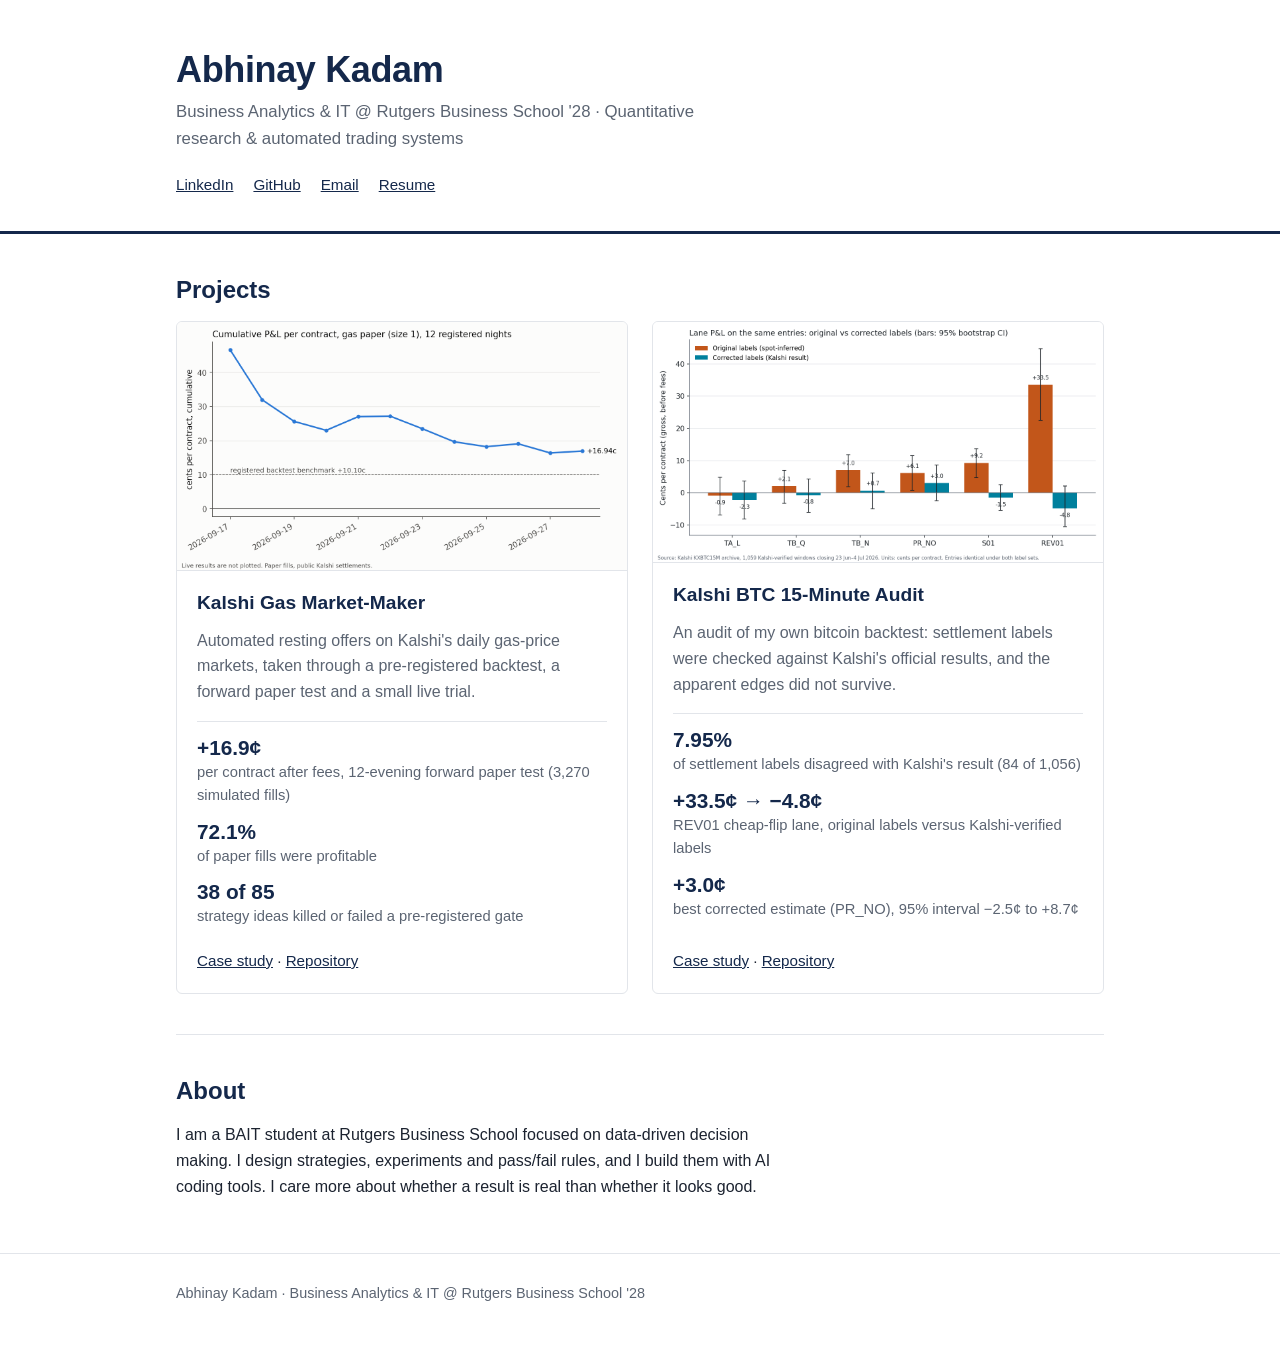
==== index.html @ 36a4cc54 "Build portfolio site: home page and two case studies Plain HTML and CSS, no framework and no build s" ====
<!doctype html>
<html lang="en">
<head>
  <meta charset="utf-8">
  <meta name="viewport" content="width=device-width, initial-scale=1">
  <title>Abhinay Kadam | Quantitative Research and Trading Systems</title>
  <meta name="description" content="Abhinay Kadam, Business Analytics and IT student at Rutgers Business School. Quantitative research and automated trading systems, with case studies on Kalshi gas and bitcoin markets.">
  <link rel="icon" href="data:image/svg+xml,%3Csvg xmlns='http://www.w3.org/2000/svg' viewBox='0 0 16 16'%3E%3Crect width='16' height='16' fill='%2314284b'/%3E%3C/svg%3E">
  <link rel="stylesheet" href="assets/style.css">
</head>
<body>

  <header class="site-header">
    <div class="wrap">
      <h1>Abhinay Kadam</h1>
      <p class="subtitle">Business Analytics &amp; IT @ Rutgers Business School '28 · Quantitative research &amp; automated trading systems</p>
      <ul class="links">
        <li><a href="https://www.linkedin.com/in/abhinay-kadam-8b660b32a">LinkedIn</a></li>
        <li><a href="https://github.com/Prydae">GitHub</a></li>
        <li><a href="mailto:kadamabhinay5@gmail.com">Email</a></li>
        <li><a href="resume.pdf">Resume</a></li>
      </ul>
    </div>
  </header>

  <main class="wrap">

    <section id="projects" aria-labelledby="projects-heading">
      <h2 id="projects-heading">Projects</h2>
      <div class="cards">

        <article class="card">
          <img src="assets/img/gas-pnl-cumulative.png" alt="Line chart of cumulative paper profit per contract over 12 evenings, falling from about 47 cents after the first night to a final +16.94 cents, above the +10.10 cent backtest benchmark.">
          <div class="card-body">
            <h3><a href="projects/gas.html">Kalshi Gas Market-Maker</a></h3>
            <p class="summary">Automated resting offers on Kalshi's daily gas-price markets, taken through a pre-registered backtest, a forward paper test and a small live trial.</p>
            <dl class="stats">
              <div>
                <dt>+16.9¢</dt>
                <dd>per contract after fees, 12-evening forward paper test (3,270 simulated fills)</dd>
              </div>
              <div>
                <dt>72.1%</dt>
                <dd>of paper fills were profitable</dd>
              </div>
              <div>
                <dt>38 of 85</dt>
                <dd>strategy ideas killed or failed a pre-registered gate</dd>
              </div>
            </dl>
            <p class="card-links"><a href="projects/gas.html">Case study</a> · <a href="https://github.com/Prydae/kalshi-gas-maker">Repository</a></p>
          </div>
        </article>

        <article class="card">
          <img src="assets/img/btc-lane-pnl.png" alt="Bar chart comparing per-lane profit under original and corrected settlement labels. The REV01 lane falls from +33.5 cents to -4.8 cents; every corrected lane's interval includes zero.">
          <div class="card-body">
            <h3><a href="projects/btc.html">Kalshi BTC 15-Minute Audit</a></h3>
            <p class="summary">An audit of my own bitcoin backtest: settlement labels were checked against Kalshi's official results, and the apparent edges did not survive.</p>
            <dl class="stats">
              <div>
                <dt>7.95%</dt>
                <dd>of settlement labels disagreed with Kalshi's result (84 of 1,056)</dd>
              </div>
              <div>
                <dt>+33.5¢ → −4.8¢</dt>
                <dd>REV01 cheap-flip lane, original labels versus Kalshi-verified labels</dd>
              </div>
              <div>
                <dt>+3.0¢</dt>
                <dd>best corrected estimate (PR_NO), 95% interval −2.5¢ to +8.7¢</dd>
              </div>
            </dl>
            <p class="card-links"><a href="projects/btc.html">Case study</a> · <a href="https://github.com/Prydae/kalshi-btc-audit">Repository</a></p>
          </div>
        </article>

      </div>
    </section>

    <section id="about" aria-labelledby="about-heading">
      <h2 id="about-heading">About</h2>
      <p>I am a BAIT student at Rutgers Business School focused on data-driven decision making. I design strategies, experiments and pass/fail rules, and I build them with AI coding tools. I care more about whether a result is real than whether it looks good.</p>
    </section>

  </main>

  <footer class="site-footer">
    <div class="wrap">
      <p>Abhinay Kadam · Business Analytics &amp; IT @ Rutgers Business School '28</p>
    </div>
  </footer>

</body>
</html>
---- assets/style.css ----
/* Abhinay Kadam portfolio. Plain CSS, system fonts, no animation. */

:root {
  --accent: #14284b;
  --text: #1c2330;
  --muted: #5b6472;
  --border: #e2e5ea;
  --soft: #f6f7f9;
  --bg: #ffffff;
}

* { box-sizing: border-box; }

html { -webkit-text-size-adjust: 100%; }

body {
  margin: 0;
  background: var(--bg);
  color: var(--text);
  font-family: -apple-system, BlinkMacSystemFont, "Segoe UI", Roboto, "Helvetica Neue", Arial, sans-serif;
  font-size: 16px;
  line-height: 1.6;
}

a { color: var(--accent); }
a:hover { text-decoration-thickness: 2px; }

img { max-width: 100%; height: auto; }

.wrap {
  max-width: 960px;
  margin: 0 auto;
  padding: 0 16px;
}

/* Header */
.site-header {
  border-bottom: 3px solid var(--accent);
  padding: 48px 0 28px;
}

.site-header h1 {
  margin: 0 0 8px;
  color: var(--accent);
  font-size: clamp(1.8rem, 5vw, 2.25rem);
  font-weight: 700;
  letter-spacing: -0.01em;
  line-height: 1.2;
}

.subtitle {
  margin: 0 0 20px;
  color: var(--muted);
  font-size: 1.05rem;
  max-width: 62ch;
}

.links {
  display: flex;
  flex-wrap: wrap;
  gap: 8px 20px;
  margin: 0;
  padding: 0;
  list-style: none;
  font-size: 0.95rem;
}

/* Sections */
main section {
  padding: 40px 0;
  border-bottom: 1px solid var(--border);
}

main section:last-of-type { border-bottom: none; }

h2 {
  margin: 0 0 16px;
  color: var(--accent);
  font-size: 1.5rem;
  font-weight: 700;
  line-height: 1.3;
}

h3 {
  margin: 0 0 8px;
  color: var(--accent);
  font-size: 1.2rem;
  font-weight: 700;
  line-height: 1.3;
}

h4 {
  margin: 24px 0 8px;
  color: var(--accent);
  font-size: 1rem;
  font-weight: 700;
}

p, li { max-width: 70ch; }
p { margin: 0 0 14px; }
ul, ol { padding-left: 22px; margin: 0 0 14px; }
li { margin-bottom: 6px; }

.lead {
  font-size: 1.1rem;
  color: var(--text);
  max-width: 70ch;
}

.muted { color: var(--muted); }

/* Project cards */
.cards {
  display: grid;
  grid-template-columns: 1fr;
  gap: 24px;
}

@media (min-width: 760px) {
  .cards { grid-template-columns: 1fr 1fr; }
}

.card {
  display: flex;
  flex-direction: column;
  border: 1px solid var(--border);
  border-radius: 6px;
  overflow: hidden;
  background: var(--bg);
}

.card img {
  display: block;
  width: 100%;
  border-bottom: 1px solid var(--border);
  background: var(--soft);
}

.card-body {
  display: flex;
  flex-direction: column;
  flex: 1;
  gap: 12px;
  padding: 20px;
}

.card-body h3 { margin: 0; }
.card-body h3 a { text-decoration: none; }
.card-body h3 a:hover { text-decoration: underline; }

.card-body .summary { margin: 0; color: var(--muted); }

.stats {
  display: grid;
  gap: 10px;
  margin: 4px 0 0;
  padding: 12px 0 0;
  border-top: 1px solid var(--border);
}

.stats div { display: grid; grid-template-columns: 1fr; gap: 0; }

.stats dt {
  color: var(--accent);
  font-size: 1.3rem;
  font-weight: 700;
  line-height: 1.3;
  font-variant-numeric: tabular-nums;
}

.stats dd {
  margin: 0;
  color: var(--muted);
  font-size: 0.92rem;
}

.card-links {
  margin: auto 0 0;
  padding-top: 8px;
  font-size: 0.95rem;
}

/* Tables */
.table-wrap {
  overflow-x: auto;
  margin: 16px 0 20px;
  -webkit-overflow-scrolling: touch;
}

table.data {
  width: 100%;
  border-collapse: collapse;
  font-size: 0.93rem;
}

table.data th,
table.data td {
  padding: 8px 10px;
  text-align: left;
  vertical-align: top;
  border-bottom: 1px solid var(--border);
}

table.data th {
  background: var(--soft);
  color: var(--accent);
  font-weight: 600;
}

table.data .num {
  text-align: right;
  white-space: nowrap;
  font-variant-numeric: tabular-nums;
}

/* Figures and notes */
figure {
  margin: 24px 0;
}

figure img {
  display: block;
  width: 100%;
  border: 1px solid var(--border);
}

figcaption {
  margin-top: 8px;
  color: var(--muted);
  font-size: 0.9rem;
  max-width: 70ch;
}

.note {
  margin: 16px 0;
  padding: 12px 16px;
  border-left: 3px solid var(--accent);
  background: var(--soft);
  max-width: 70ch;
}

.note p:last-child { margin-bottom: 0; }

/* Timeline */
.timeline {
  list-style: none;
  margin: 0;
  padding: 0 0 0 24px;
  border-left: 2px solid var(--border);
  margin-left: 4px;
}

.timeline li {
  position: relative;
  margin: 0 0 18px;
}

.timeline li::before {
  content: "";
  position: absolute;
  left: -30px;
  top: 6px;
  width: 10px;
  height: 10px;
  border-radius: 50%;
  background: var(--accent);
}

.timeline .date {
  display: block;
  color: var(--accent);
  font-weight: 600;
  font-size: 0.9rem;
}

.tag {
  display: inline-block;
  margin-left: 8px;
  padding: 0 6px;
  border: 1px solid var(--accent);
  border-radius: 3px;
  color: var(--accent);
  font-size: 0.72rem;
  letter-spacing: 0.06em;
  text-transform: uppercase;
  vertical-align: 1px;
}

/* Page furniture */
.back {
  display: inline-block;
  margin: 24px 0 0;
  font-size: 0.95rem;
}

.page-head {
  padding: 40px 0 28px;
  border-bottom: 3px solid var(--accent);
}

.page-head h1 {
  margin: 0 0 12px;
  color: var(--accent);
  font-size: clamp(1.7rem, 4.5vw, 2.1rem);
  font-weight: 700;
  line-height: 1.2;
}

.page-head .lead { margin: 0 0 16px; color: var(--muted); }

.site-footer {
  padding: 28px 0 40px;
  border-top: 1px solid var(--border);
  color: var(--muted);
  font-size: 0.9rem;
}

.site-footer p { margin: 0 0 6px; }
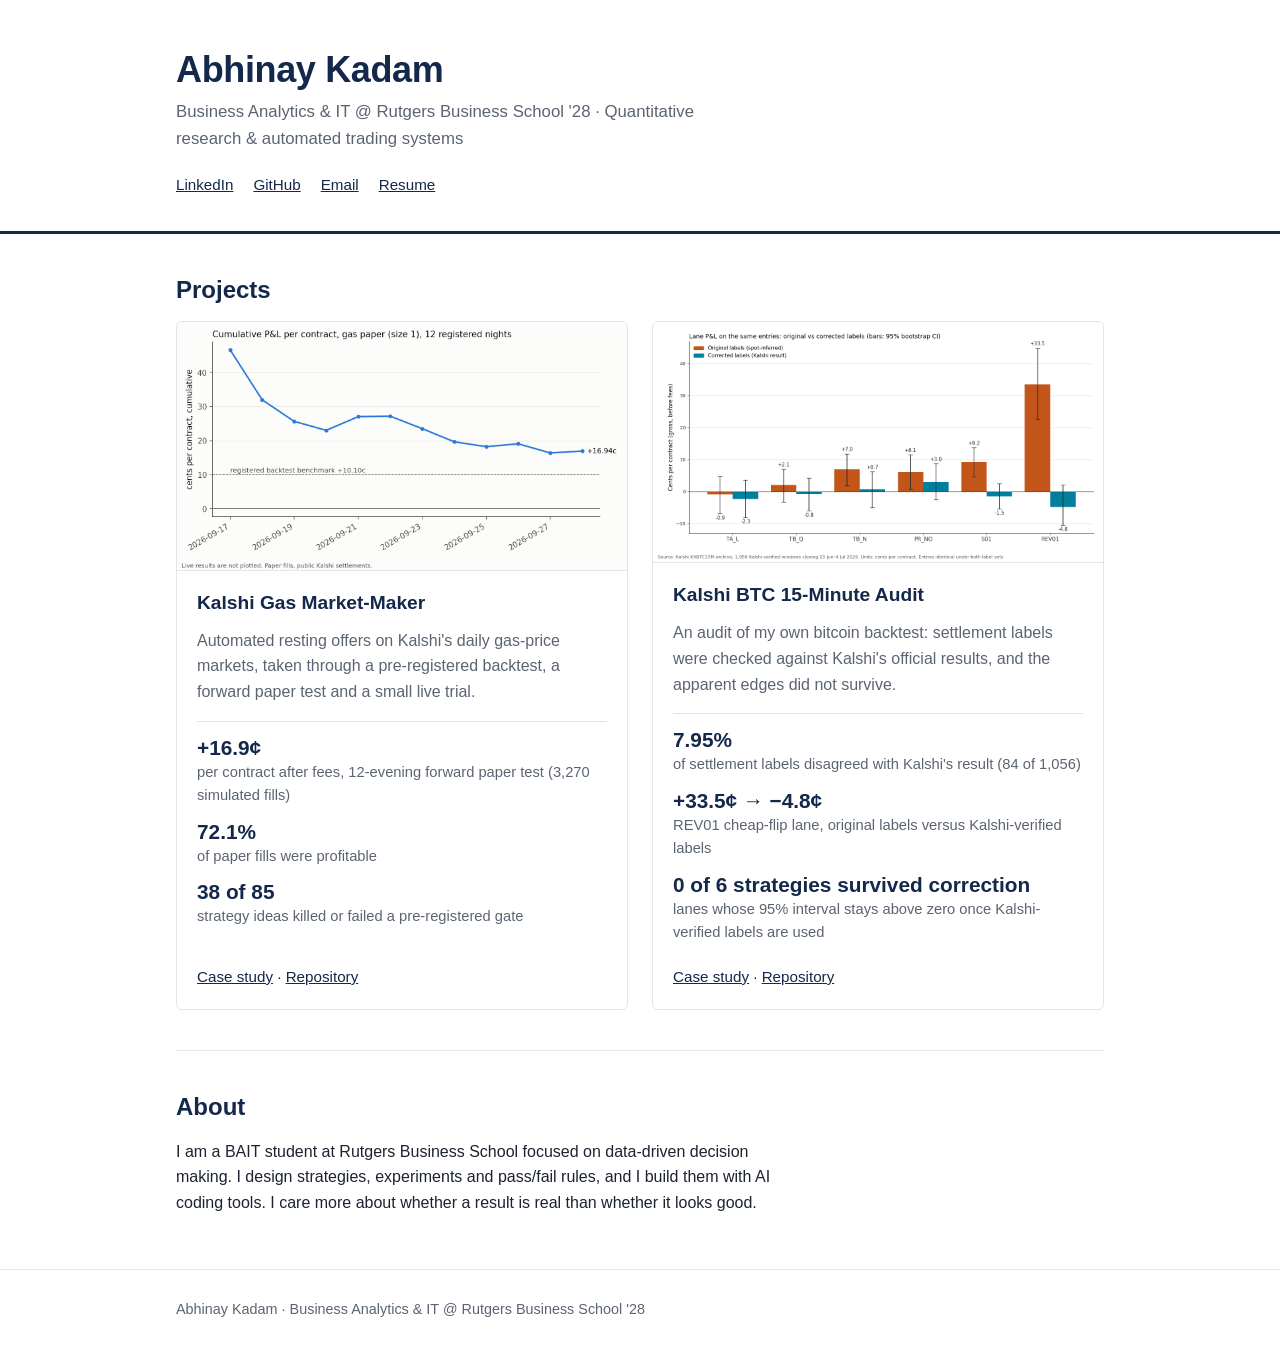
==== commit 0b0bae99: "Card stat + chart fixes Replace the BTC card's third stat with the count of strategy lanes that surv" ====
--- a/index.html
+++ b/index.html
@@ -67,8 +67,8 @@
                 <dd>REV01 cheap-flip lane, original labels versus Kalshi-verified labels</dd>
               </div>
               <div>
-                <dt>+3.0¢</dt>
-                <dd>best corrected estimate (PR_NO), 95% interval −2.5¢ to +8.7¢</dd>
+                <dt>0 of 6 strategies survived correction</dt>
+                <dd>lanes whose 95% interval stays above zero once Kalshi-verified labels are used</dd>
               </div>
             </dl>
             <p class="card-links"><a href="projects/btc.html">Case study</a> · <a href="https://github.com/Prydae/kalshi-btc-audit">Repository</a></p>
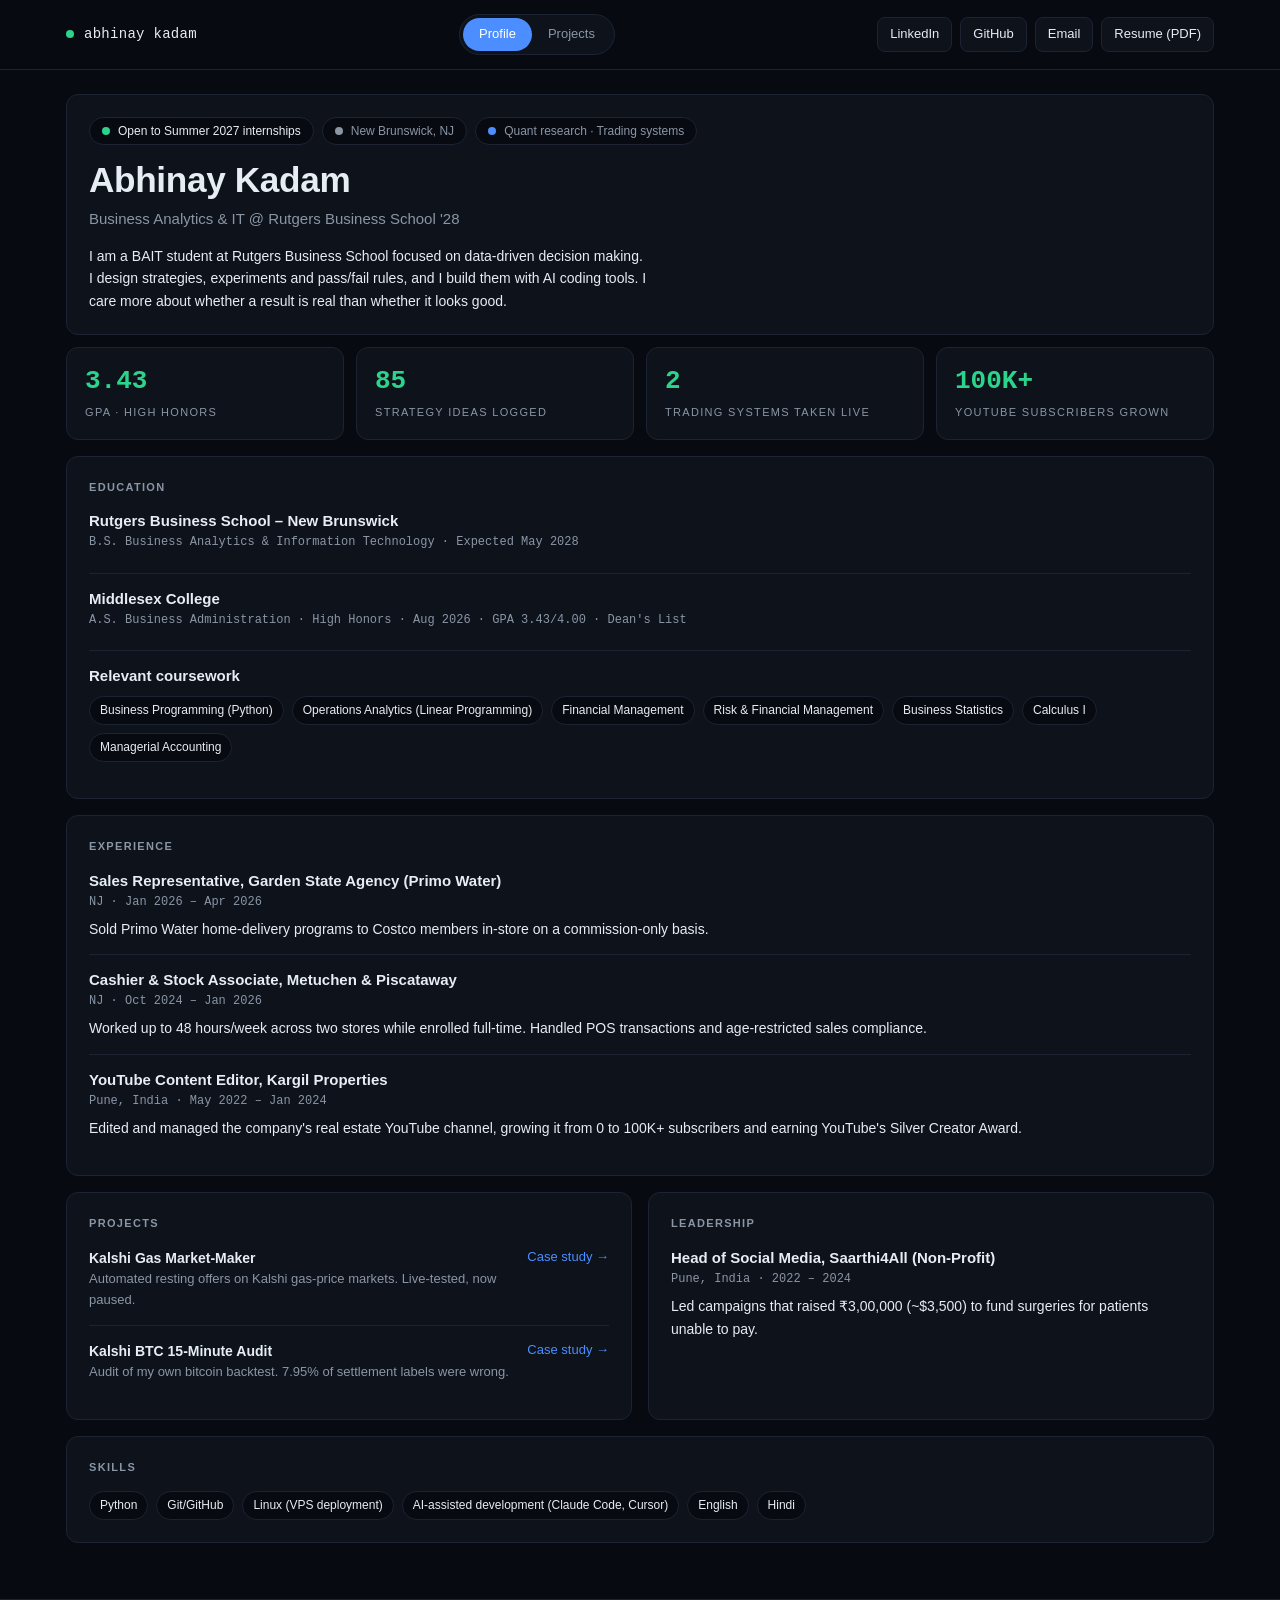
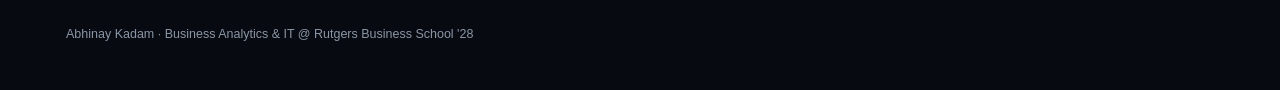
==== commit 380959f8: "Redesign: trading-terminal theme and tabbed single page Dark panel layout matching the trading dashb" ====
--- a/index.html
+++ b/index.html
@@ -5,82 +5,141 @@
   <meta name="viewport" content="width=device-width, initial-scale=1">
   <title>Abhinay Kadam | Quantitative Research and Trading Systems</title>
   <meta name="description" content="Abhinay Kadam, Business Analytics and IT student at Rutgers Business School. Quantitative research and automated trading systems, with case studies on Kalshi gas and bitcoin markets.">
-  <link rel="icon" href="data:image/svg+xml,%3Csvg xmlns='http://www.w3.org/2000/svg' viewBox='0 0 16 16'%3E%3Crect width='16' height='16' fill='%2314284b'/%3E%3C/svg%3E">
+  <link rel="icon" href="data:image/svg+xml,%3Csvg xmlns='http://www.w3.org/2000/svg' viewBox='0 0 16 16'%3E%3Crect width='16' height='16' rx='3' fill='%234c8dff'/%3E%3C/svg%3E">
   <link rel="stylesheet" href="assets/style.css">
+  <script>document.documentElement.classList.add("js");</script>
 </head>
 <body>
 
-  <header class="site-header">
-    <div class="wrap">
-      <h1>Abhinay Kadam</h1>
-      <p class="subtitle">Business Analytics &amp; IT @ Rutgers Business School '28 · Quantitative research &amp; automated trading systems</p>
-      <ul class="links">
-        <li><a href="https://www.linkedin.com/in/abhinay-kadam-8b660b32a">LinkedIn</a></li>
-        <li><a href="https://github.com/Prydae">GitHub</a></li>
-        <li><a href="mailto:kadamabhinay5@gmail.com">Email</a></li>
-        <li><a href="resume.pdf">Resume</a></li>
-      </ul>
+  <header class="topbar">
+    <div class="wrap topbar-inner">
+      <a class="brand" href="#profile"><span class="dot pos" aria-hidden="true"></span>abhinay kadam</a>
+
+      <nav class="seg" aria-label="Sections">
+        <a href="#profile" data-tab-link="profile" aria-current="page">Profile</a>
+        <a href="#projects" data-tab-link="projects">Projects</a>
+      </nav>
+
+      <div class="topbar-links">
+        <a class="btn" href="https://www.linkedin.com/in/abhinay-kadam-8b660b32a">LinkedIn</a>
+        <a class="btn" href="https://github.com/Prydae">GitHub</a>
+        <a class="btn" href="mailto:kadamabhinay5@gmail.com">Email</a>
+        <a class="btn" href="resume.pdf">Resume (PDF)</a>
+      </div>
     </div>
   </header>
 
   <main class="wrap">
 
-    <section id="projects" aria-labelledby="projects-heading">
-      <h2 id="projects-heading">Projects</h2>
-      <div class="cards">
+    <!-- TAB 1: PROFILE -->
+    <section id="profile" class="tab is-active" data-tab="profile" aria-label="Profile">
 
-        <article class="card">
-          <img src="assets/img/gas-pnl-cumulative.png" alt="Line chart of cumulative paper profit per contract over 12 evenings, falling from about 47 cents after the first night to a final +16.94 cents, above the +10.10 cent backtest benchmark.">
-          <div class="card-body">
-            <h3><a href="projects/gas.html">Kalshi Gas Market-Maker</a></h3>
-            <p class="summary">Automated resting offers on Kalshi's daily gas-price markets, taken through a pre-registered backtest, a forward paper test and a small live trial.</p>
-            <dl class="stats">
-              <div>
-                <dt>+16.9¢</dt>
-                <dd>per contract after fees, 12-evening forward paper test (3,270 simulated fills)</dd>
-              </div>
-              <div>
-                <dt>72.1%</dt>
-                <dd>of paper fills were profitable</dd>
-              </div>
-              <div>
-                <dt>38 of 85</dt>
-                <dd>strategy ideas killed or failed a pre-registered gate</dd>
-              </div>
-            </dl>
-            <p class="card-links"><a href="projects/gas.html">Case study</a> · <a href="https://github.com/Prydae/kalshi-gas-maker">Repository</a></p>
+      <div class="panel hero">
+        <div class="pills">
+          <span class="pill"><span class="dot pos" aria-hidden="true"></span><span class="pill-text">Open to Summer 2027 internships</span></span>
+          <span class="pill"><span class="dot muted" aria-hidden="true"></span>New Brunswick, NJ</span>
+          <span class="pill"><span class="dot accent" aria-hidden="true"></span>Quant research · Trading systems</span>
+        </div>
+        <h1>Abhinay Kadam</h1>
+        <p class="sub">Business Analytics &amp; IT @ Rutgers Business School '28</p>
+        <p class="about">I am a BAIT student at Rutgers Business School focused on data-driven decision making. I design strategies, experiments and pass/fail rules, and I build them with AI coding tools. I care more about whether a result is real than whether it looks good.</p>
+      </div>
+
+      <div class="stats">
+        <div class="tile"><span class="big">3.43</span><span class="cap">GPA · High Honors</span></div>
+        <div class="tile"><span class="big">85</span><span class="cap">strategy ideas logged</span></div>
+        <div class="tile"><span class="big">2</span><span class="cap">trading systems taken live</span></div>
+        <div class="tile"><span class="big">100K+</span><span class="cap">YouTube subscribers grown</span></div>
+      </div>
+
+      <div class="cols">
+
+        <div class="panel span-2">
+          <p class="label">Education</p>
+
+          <div class="entry">
+            <h3>Rutgers Business School – New Brunswick</h3>
+            <p class="meta">B.S. Business Analytics &amp; Information Technology · Expected May 2028</p>
           </div>
-        </article>
 
-        <article class="card">
-          <img src="assets/img/btc-lane-pnl.png" alt="Bar chart comparing per-lane profit under original and corrected settlement labels. The REV01 lane falls from +33.5 cents to -4.8 cents; every corrected lane's interval includes zero.">
-          <div class="card-body">
-            <h3><a href="projects/btc.html">Kalshi BTC 15-Minute Audit</a></h3>
-            <p class="summary">An audit of my own bitcoin backtest: settlement labels were checked against Kalshi's official results, and the apparent edges did not survive.</p>
-            <dl class="stats">
-              <div>
-                <dt>7.95%</dt>
-                <dd>of settlement labels disagreed with Kalshi's result (84 of 1,056)</dd>
-              </div>
-              <div>
-                <dt>+33.5¢ → −4.8¢</dt>
-                <dd>REV01 cheap-flip lane, original labels versus Kalshi-verified labels</dd>
-              </div>
-              <div>
-                <dt>0 of 6 strategies survived correction</dt>
-                <dd>lanes whose 95% interval stays above zero once Kalshi-verified labels are used</dd>
-              </div>
-            </dl>
-            <p class="card-links"><a href="projects/btc.html">Case study</a> · <a href="https://github.com/Prydae/kalshi-btc-audit">Repository</a></p>
+          <div class="entry">
+            <h3>Middlesex College</h3>
+            <p class="meta">A.S. Business Administration · High Honors · Aug 2026 · GPA 3.43/4.00 · Dean's List</p>
           </div>
-        </article>
+
+          <div class="entry">
+            <h3>Relevant coursework</h3>
+            <ul class="chips">
+              <li>Business Programming (Python)</li>
+              <li>Operations Analytics (Linear Programming)</li>
+              <li>Financial Management</li>
+              <li>Risk &amp; Financial Management</li>
+              <li>Business Statistics</li>
+              <li>Calculus I</li>
+              <li>Managerial Accounting</li>
+            </ul>
+          </div>
+        </div>
+
+        <div class="panel span-2">
+          <p class="label">Experience</p>
+
+          <div class="entry">
+            <h3>Sales Representative, Garden State Agency (Primo Water)</h3>
+            <p class="meta">NJ · Jan 2026 – Apr 2026</p>
+            <p>Sold Primo Water home-delivery programs to Costco members in-store on a commission-only basis.</p>
+          </div>
+
+          <div class="entry">
+            <h3>Cashier &amp; Stock Associate, Metuchen &amp; Piscataway</h3>
+            <p class="meta">NJ · Oct 2024 – Jan 2026</p>
+            <p>Worked up to 48 hours/week across two stores while enrolled full-time. Handled POS transactions and age-restricted sales compliance.</p>
+          </div>
+
+          <div class="entry">
+            <h3>YouTube Content Editor, Kargil Properties</h3>
+            <p class="meta">Pune, India · May 2022 – Jan 2024</p>
+            <p>Edited and managed the company's real estate YouTube channel, growing it from 0 to 100K+ subscribers and earning YouTube's Silver Creator Award.</p>
+          </div>
+        </div>
+
+        <div class="panel">
+          <p class="label">Projects</p>
+          <div id="profile-projects">
+            <noscript><p class="fallback"><a href="projects/gas.html">Kalshi Gas Market-Maker: case study</a><br><a href="projects/btc.html">Kalshi BTC 15-Minute Audit: case study</a></p></noscript>
+          </div>
+        </div>
+
+        <div class="panel">
+          <p class="label">Leadership</p>
+          <div class="entry">
+            <h3>Head of Social Media, Saarthi4All (Non-Profit)</h3>
+            <p class="meta">Pune, India · 2022 – 2024</p>
+            <p>Led campaigns that raised ₹3,00,000 (~$3,500) to fund surgeries for patients unable to pay.</p>
+          </div>
+        </div>
+
+        <div class="panel span-2">
+          <p class="label">Skills</p>
+          <ul class="chips">
+            <li>Python</li>
+            <li>Git/GitHub</li>
+            <li>Linux (VPS deployment)</li>
+            <li>AI-assisted development (Claude Code, Cursor)</li>
+            <li>English</li>
+            <li>Hindi</li>
+          </ul>
+        </div>
 
       </div>
     </section>
 
-    <section id="about" aria-labelledby="about-heading">
-      <h2 id="about-heading">About</h2>
-      <p>I am a BAIT student at Rutgers Business School focused on data-driven decision making. I design strategies, experiments and pass/fail rules, and I build them with AI coding tools. I care more about whether a result is real than whether it looks good.</p>
+    <!-- TAB 2: PROJECTS -->
+    <section id="projects" class="tab" data-tab="projects" aria-label="Projects">
+      <p class="label" style="margin-top:8px">Projects</p>
+      <div id="project-grid" class="proj-grid">
+        <noscript><p class="fallback">Project cards load with JavaScript. Open the case studies directly: <a href="projects/gas.html">Kalshi Gas Market-Maker</a> · <a href="projects/btc.html">Kalshi BTC 15-Minute Audit</a>.</p></noscript>
+      </div>
     </section>
 
   </main>
@@ -91,5 +150,6 @@
     </div>
   </footer>
 
+  <script src="assets/projects.js"></script>
 </body>
 </html>
--- a/assets/style.css
+++ b/assets/style.css
@@ -1,318 +1,482 @@
-/* Abhinay Kadam portfolio. Plain CSS, system fonts, no animation. */
+/* Trading-terminal theme. Plain CSS, no framework, no animation beyond hover colour. */
 
 :root {
-  --accent: #14284b;
-  --text: #1c2330;
-  --muted: #5b6472;
-  --border: #e2e5ea;
-  --soft: #f6f7f9;
-  --bg: #ffffff;
+  --bg: #070a10;
+  --panel: #0d121b;
+  --border: #1c2433;
+  --border-hover: #2b3649;
+  --text: #e6edf3;
+  --muted: #8b96a5;
+  --pos: #2bd48a;
+  --neg: #f2545b;
+  --accent: #4c8dff;
+  --amber: #f5b041;
+  --radius: 12px;
+  --sans: Inter, -apple-system, BlinkMacSystemFont, "Segoe UI", Roboto, "Helvetica Neue", Arial, sans-serif;
+  --mono: "JetBrains Mono", ui-monospace, SFMono-Regular, Consolas, "Liberation Mono", monospace;
 }
 
 * { box-sizing: border-box; }
 
-html { -webkit-text-size-adjust: 100%; }
+html { background: var(--bg); -webkit-text-size-adjust: 100%; }
 
 body {
   margin: 0;
   background: var(--bg);
   color: var(--text);
-  font-family: -apple-system, BlinkMacSystemFont, "Segoe UI", Roboto, "Helvetica Neue", Arial, sans-serif;
-  font-size: 16px;
+  font-family: var(--sans);
+  font-size: 14px;
   line-height: 1.6;
 }
 
-a { color: var(--accent); }
-a:hover { text-decoration-thickness: 2px; }
+a { color: var(--accent); text-decoration: none; }
+a:hover { text-decoration: underline; text-underline-offset: 3px; }
+
+:focus-visible {
+  outline: 2px solid var(--accent);
+  outline-offset: 2px;
+  border-radius: 6px;
+}
 
 img { max-width: 100%; height: auto; }
 
-.wrap {
-  max-width: 960px;
-  margin: 0 auto;
-  padding: 0 16px;
-}
-
-/* Header */
-.site-header {
-  border-bottom: 3px solid var(--accent);
-  padding: 48px 0 28px;
-}
-
-.site-header h1 {
-  margin: 0 0 8px;
-  color: var(--accent);
-  font-size: clamp(1.8rem, 5vw, 2.25rem);
-  font-weight: 700;
+.wrap { max-width: 1180px; margin: 0 auto; padding: 0 16px; }
+
+/* Top bar */
+.topbar { border-bottom: 1px solid var(--border); background: var(--bg); }
+
+.topbar-inner {
+  display: flex;
+  flex-wrap: wrap;
+  align-items: center;
+  justify-content: space-between;
+  gap: 12px 16px;
+  padding-top: 14px;
+  padding-bottom: 14px;
+}
+
+@media (max-width: 719px) {
+  .topbar-inner { justify-content: flex-start; }
+  .topbar-inner > .seg { order: 2; width: 100%; }
+  .topbar-inner > .topbar-links { order: 3; }
+  .topbar-inner > .brand { order: 1; }
+}
+
+.brand {
+  display: inline-flex;
+  align-items: center;
+  gap: 10px;
+  color: var(--text);
+  font-family: var(--mono);
+  font-size: 14px;
+  letter-spacing: 0.02em;
+}
+.brand:hover { text-decoration: none; }
+
+/* Segmented tab control */
+.seg {
+  display: flex;
+  max-width: 100%;
+  padding: 3px;
+  border: 1px solid var(--border);
+  border-radius: 999px;
+  background: var(--panel);
+  overflow-x: auto;
+  scrollbar-width: none;
+  -webkit-overflow-scrolling: touch;
+}
+.seg::-webkit-scrollbar { display: none; }
+
+.seg a {
+  flex: 0 0 auto;
+  padding: 6px 16px;
+  border-radius: 999px;
+  color: var(--muted);
+  font-size: 13px;
+  font-weight: 500;
+  white-space: nowrap;
+}
+.seg a:hover { color: var(--text); text-decoration: none; }
+.seg a[aria-current="page"] { background: var(--accent); color: #fff; }
+
+.topbar-links { display: flex; flex-wrap: wrap; gap: 8px; }
+
+.btn {
+  display: inline-flex;
+  align-items: center;
+  gap: 6px;
+  padding: 6px 12px;
+  border: 1px solid var(--border);
+  border-radius: 8px;
+  background: var(--panel);
+  color: var(--text);
+  font-size: 13px;
+  white-space: nowrap;
+}
+.btn:hover { border-color: var(--border-hover); text-decoration: none; }
+.btn-primary { background: var(--accent); border-color: var(--accent); color: #fff; }
+.btn-primary:hover { background: #3a7bf0; border-color: #3a7bf0; }
+
+/* Dots and pills */
+.dot {
+  display: inline-block;
+  flex: 0 0 auto;
+  width: 8px;
+  height: 8px;
+  border-radius: 50%;
+  background: var(--muted);
+}
+.dot.pos { background: var(--pos); }
+.dot.neg { background: var(--neg); }
+.dot.amber { background: var(--amber); }
+.dot.accent { background: var(--accent); }
+.dot.muted { background: var(--muted); }
+
+.pill {
+  display: inline-flex;
+  align-items: center;
+  gap: 8px;
+  padding: 4px 12px;
+  border: 1px solid var(--border);
+  border-radius: 999px;
+  background: var(--bg);
+  color: var(--muted);
+  font-size: 12px;
+  line-height: 1.5;
+}
+.pill-text { color: var(--text); }
+
+/* Tabs: with JS on, only the active tab is shown. With JS off, both stack. */
+.tab { padding: 24px 0 56px; }
+html.js .tab:not(.is-active) { display: none; }
+
+/* Panels and labels */
+.panel {
+  background: var(--panel);
+  border: 1px solid var(--border);
+  border-radius: var(--radius);
+  padding: 22px;
+  min-width: 0;
+}
+
+.label {
+  margin: 0 0 14px;
+  color: var(--muted);
+  font-size: 11px;
+  font-weight: 600;
+  letter-spacing: 0.12em;
+  text-transform: uppercase;
+}
+
+.muted { color: var(--muted); }
+
+/* Profile header */
+.hero h1 {
+  margin: 14px 0 6px;
+  font-size: clamp(1.7rem, 4.5vw, 2.2rem);
+  font-weight: 650;
   letter-spacing: -0.01em;
   line-height: 1.2;
 }
-
-.subtitle {
-  margin: 0 0 20px;
-  color: var(--muted);
-  font-size: 1.05rem;
-  max-width: 62ch;
-}
-
-.links {
+.hero .sub { margin: 0 0 14px; color: var(--muted); font-size: 15px; }
+.hero .about { margin: 0; max-width: 72ch; }
+
+.pills { display: flex; flex-wrap: wrap; gap: 8px; margin: 0; }
+
+/* Stat tiles */
+.stats {
+  display: grid;
+  grid-template-columns: repeat(2, minmax(0, 1fr));
+  gap: 12px;
+  margin: 12px 0;
+}
+@media (min-width: 800px) {
+  .stats { grid-template-columns: repeat(4, minmax(0, 1fr)); }
+}
+
+.tile {
+  background: var(--panel);
+  border: 1px solid var(--border);
+  border-radius: var(--radius);
+  padding: 18px;
+  min-width: 0;
+}
+
+.tile .big {
+  display: block;
+  color: var(--pos);
+  font-family: var(--mono);
+  font-size: 26px;
+  font-weight: 600;
+  line-height: 1.2;
+  font-variant-numeric: tabular-nums;
+  overflow-wrap: anywhere;
+}
+.tile .big.neg { color: var(--neg); }
+.tile .big.amber { color: var(--amber); }
+.tile .big.text { color: var(--text); }
+
+.tile .cap {
+  display: block;
+  margin-top: 8px;
+  color: var(--muted);
+  font-size: 11px;
+  letter-spacing: 0.12em;
+  text-transform: uppercase;
+  line-height: 1.4;
+}
+
+/* Resume columns */
+.cols {
+  display: grid;
+  grid-template-columns: minmax(0, 1fr);
+  gap: 16px;
+  margin-top: 16px;
+}
+@media (min-width: 860px) {
+  .cols { grid-template-columns: minmax(0, 1fr) minmax(0, 1fr); }
+  .span-2 { grid-column: 1 / -1; }
+}
+
+.entry {
+  padding: 14px 0;
+  border-top: 1px solid var(--border);
+}
+.entry:first-of-type { border-top: none; padding-top: 0; }
+.entry h3 { margin: 0; font-size: 15px; font-weight: 600; line-height: 1.4; }
+.entry .meta {
+  margin: 2px 0 6px;
+  color: var(--muted);
+  font-family: var(--mono);
+  font-size: 12px;
+}
+.entry p { margin: 0; color: var(--text); }
+.entry ul { margin: 6px 0 0; padding-left: 18px; color: var(--text); }
+.entry li { margin-bottom: 4px; }
+
+.chips,
+.entry ul.chips { display: flex; flex-wrap: wrap; gap: 8px; margin: 0; padding: 0; list-style: none; }
+.entry ul.chips { margin-top: 10px; }
+.chips li {
+  padding: 4px 10px;
+  border: 1px solid var(--border);
+  border-radius: 999px;
+  background: var(--bg);
+  color: var(--text);
+  font-size: 12px;
+  margin: 0;
+}
+
+.row-link {
+  display: flex;
+  align-items: flex-start;
+  justify-content: space-between;
+  gap: 12px;
+  padding: 14px 0;
+  border-top: 1px solid var(--border);
+  color: var(--text);
+}
+.row-link:first-of-type { border-top: none; padding-top: 0; }
+.row-link:hover { text-decoration: none; }
+.row-link:hover .row-title { color: var(--accent); }
+.row-title { display: block; font-weight: 600; }
+.row-desc { display: block; color: var(--muted); font-size: 13px; }
+.row-cta { flex: 0 0 auto; color: var(--accent); font-size: 13px; white-space: nowrap; }
+
+/* Project cards */
+.proj-grid {
+  display: grid;
+  grid-template-columns: minmax(0, 1fr);
+  gap: 16px;
+}
+@media (min-width: 860px) {
+  .proj-grid { grid-template-columns: minmax(0, 1fr) minmax(0, 1fr); }
+}
+
+.proj { display: flex; flex-direction: column; gap: 16px; }
+
+.proj-head {
   display: flex;
   flex-wrap: wrap;
-  gap: 8px 20px;
-  margin: 0;
-  padding: 0;
-  list-style: none;
-  font-size: 0.95rem;
-}
-
-/* Sections */
-main section {
-  padding: 40px 0;
-  border-bottom: 1px solid var(--border);
-}
-
-main section:last-of-type { border-bottom: none; }
-
-h2 {
-  margin: 0 0 16px;
-  color: var(--accent);
-  font-size: 1.5rem;
-  font-weight: 700;
-  line-height: 1.3;
-}
-
-h3 {
-  margin: 0 0 8px;
-  color: var(--accent);
-  font-size: 1.2rem;
-  font-weight: 700;
-  line-height: 1.3;
-}
-
-h4 {
-  margin: 24px 0 8px;
-  color: var(--accent);
-  font-size: 1rem;
-  font-weight: 700;
-}
-
-p, li { max-width: 70ch; }
-p { margin: 0 0 14px; }
-ul, ol { padding-left: 22px; margin: 0 0 14px; }
-li { margin-bottom: 6px; }
-
-.lead {
-  font-size: 1.1rem;
-  color: var(--text);
-  max-width: 70ch;
-}
-
-.muted { color: var(--muted); }
-
-/* Project cards */
-.cards {
+  align-items: flex-start;
+  justify-content: space-between;
+  gap: 10px;
+}
+.proj-head h2 { margin: 0; font-size: 18px; font-weight: 650; line-height: 1.3; }
+
+.proj-metrics {
   display: grid;
   grid-template-columns: 1fr;
-  gap: 24px;
-}
-
-@media (min-width: 760px) {
-  .cards { grid-template-columns: 1fr 1fr; }
-}
-
-.card {
-  display: flex;
-  flex-direction: column;
-  border: 1px solid var(--border);
-  border-radius: 6px;
-  overflow: hidden;
-  background: var(--bg);
-}
-
-.card img {
-  display: block;
-  width: 100%;
-  border-bottom: 1px solid var(--border);
-  background: var(--soft);
-}
-
-.card-body {
-  display: flex;
-  flex-direction: column;
-  flex: 1;
-  gap: 12px;
-  padding: 20px;
-}
-
-.card-body h3 { margin: 0; }
-.card-body h3 a { text-decoration: none; }
-.card-body h3 a:hover { text-decoration: underline; }
-
-.card-body .summary { margin: 0; color: var(--muted); }
-
-.stats {
-  display: grid;
   gap: 10px;
-  margin: 4px 0 0;
-  padding: 12px 0 0;
+  margin: 0;
+}
+@media (min-width: 520px) {
+  .proj-metrics { grid-template-columns: repeat(3, minmax(0, 1fr)); }
+}
+.proj-metrics .tile { padding: 14px; }
+.proj-metrics .tile .big { font-size: 20px; }
+
+.proj p.summary { margin: 0; color: var(--muted); }
+
+.proj-actions { display: flex; flex-wrap: wrap; gap: 8px; margin-top: auto; }
+
+.fallback { color: var(--muted); }
+
+/* Case study pages */
+.page-head { padding: 32px 0 24px; }
+.page-head h1 {
+  margin: 14px 0 10px;
+  font-size: clamp(1.6rem, 4vw, 2rem);
+  font-weight: 650;
+  letter-spacing: -0.01em;
+  line-height: 1.25;
+}
+.lead { margin: 0 0 16px; color: var(--muted); font-size: 15px; max-width: 72ch; }
+
+.case section {
+  padding: 28px 0;
   border-top: 1px solid var(--border);
 }
-
-.stats div { display: grid; grid-template-columns: 1fr; gap: 0; }
-
-.stats dt {
-  color: var(--accent);
-  font-size: 1.3rem;
-  font-weight: 700;
+.case section:first-of-type { border-top: none; }
+.case h2 {
+  margin: 0 0 14px;
+  color: var(--text);
+  font-size: 18px;
+  font-weight: 650;
   line-height: 1.3;
-  font-variant-numeric: tabular-nums;
-}
-
-.stats dd {
-  margin: 0;
-  color: var(--muted);
-  font-size: 0.92rem;
-}
-
-.card-links {
-  margin: auto 0 0;
-  padding-top: 8px;
-  font-size: 0.95rem;
-}
-
-/* Tables */
+}
+.case h3 {
+  margin: 22px 0 8px;
+  color: var(--text);
+  font-size: 14px;
+  font-weight: 600;
+}
+.case p, .case li { max-width: 74ch; }
+.case p { margin: 0 0 12px; }
+.case ul, .case ol { margin: 0 0 12px; padding-left: 20px; }
+.case li { margin-bottom: 6px; }
+.case code {
+  font-family: var(--mono);
+  font-size: 12.5px;
+  background: var(--bg);
+  border: 1px solid var(--border);
+  border-radius: 4px;
+  padding: 1px 5px;
+}
+
 .table-wrap {
   overflow-x: auto;
-  margin: 16px 0 20px;
+  margin: 12px 0 16px;
+  border: 1px solid var(--border);
+  border-radius: var(--radius);
   -webkit-overflow-scrolling: touch;
 }
 
 table.data {
   width: 100%;
   border-collapse: collapse;
-  font-size: 0.93rem;
-}
-
+  font-size: 13px;
+}
 table.data th,
 table.data td {
-  padding: 8px 10px;
+  padding: 10px 12px;
   text-align: left;
   vertical-align: top;
   border-bottom: 1px solid var(--border);
 }
-
+table.data tr:last-child td { border-bottom: none; }
 table.data th {
-  background: var(--soft);
-  color: var(--accent);
+  background: var(--bg);
+  color: var(--muted);
+  font-size: 11px;
   font-weight: 600;
-}
-
+  letter-spacing: 0.12em;
+  text-transform: uppercase;
+  white-space: nowrap;
+}
 table.data .num {
   text-align: right;
   white-space: nowrap;
+  font-family: var(--mono);
   font-variant-numeric: tabular-nums;
 }
 
-/* Figures and notes */
-figure {
-  margin: 24px 0;
-}
-
+figure { margin: 20px 0; }
 figure img {
   display: block;
   width: 100%;
   border: 1px solid var(--border);
-}
-
+  border-radius: var(--radius);
+}
 figcaption {
   margin-top: 8px;
   color: var(--muted);
-  font-size: 0.9rem;
-  max-width: 70ch;
+  font-size: 12.5px;
+  max-width: 74ch;
 }
 
 .note {
   margin: 16px 0;
-  padding: 12px 16px;
-  border-left: 3px solid var(--accent);
-  background: var(--soft);
-  max-width: 70ch;
-}
-
-.note p:last-child { margin-bottom: 0; }
+  padding: 14px 18px;
+  background: var(--bg);
+  border: 1px solid var(--border);
+  border-left: 3px solid var(--amber);
+  border-radius: 8px;
+  max-width: 74ch;
+}
+.note p:last-child, .note ul:last-child { margin-bottom: 0; }
 
 /* Timeline */
 .timeline {
   list-style: none;
   margin: 0;
-  padding: 0 0 0 24px;
-  border-left: 2px solid var(--border);
+  padding: 0 0 0 22px;
+  border-left: 1px solid var(--border);
   margin-left: 4px;
 }
-
 .timeline li {
   position: relative;
   margin: 0 0 18px;
-}
-
+  max-width: 74ch;
+}
 .timeline li::before {
   content: "";
   position: absolute;
-  left: -30px;
+  left: -27px;
   top: 6px;
-  width: 10px;
-  height: 10px;
+  width: 9px;
+  height: 9px;
   border-radius: 50%;
   background: var(--accent);
-}
-
+  box-shadow: 0 0 0 3px var(--bg);
+}
 .timeline .date {
   display: block;
-  color: var(--accent);
-  font-weight: 600;
-  font-size: 0.9rem;
+  color: var(--muted);
+  font-family: var(--mono);
+  font-size: 12px;
 }
 
 .tag {
   display: inline-block;
   margin-left: 8px;
-  padding: 0 6px;
-  border: 1px solid var(--accent);
-  border-radius: 3px;
-  color: var(--accent);
-  font-size: 0.72rem;
-  letter-spacing: 0.06em;
+  padding: 0 7px;
+  border: 1px solid var(--border);
+  border-radius: 999px;
+  color: var(--muted);
+  font-size: 10.5px;
+  letter-spacing: 0.1em;
   text-transform: uppercase;
   vertical-align: 1px;
 }
 
-/* Page furniture */
-.back {
-  display: inline-block;
-  margin: 24px 0 0;
-  font-size: 0.95rem;
-}
-
-.page-head {
-  padding: 40px 0 28px;
-  border-bottom: 3px solid var(--accent);
-}
-
-.page-head h1 {
-  margin: 0 0 12px;
-  color: var(--accent);
-  font-size: clamp(1.7rem, 4.5vw, 2.1rem);
-  font-weight: 700;
-  line-height: 1.2;
-}
-
-.page-head .lead { margin: 0 0 16px; color: var(--muted); }
+.case .links { display: flex; flex-wrap: wrap; gap: 8px; margin: 0; padding: 0; list-style: none; }
+.case .links li { margin: 0; max-width: none; }
 
 .site-footer {
-  padding: 28px 0 40px;
   border-top: 1px solid var(--border);
-  color: var(--muted);
-  font-size: 0.9rem;
-}
-
+  padding: 24px 0 40px;
+  color: var(--muted);
+  font-size: 12.5px;
+}
 .site-footer p { margin: 0 0 6px; }
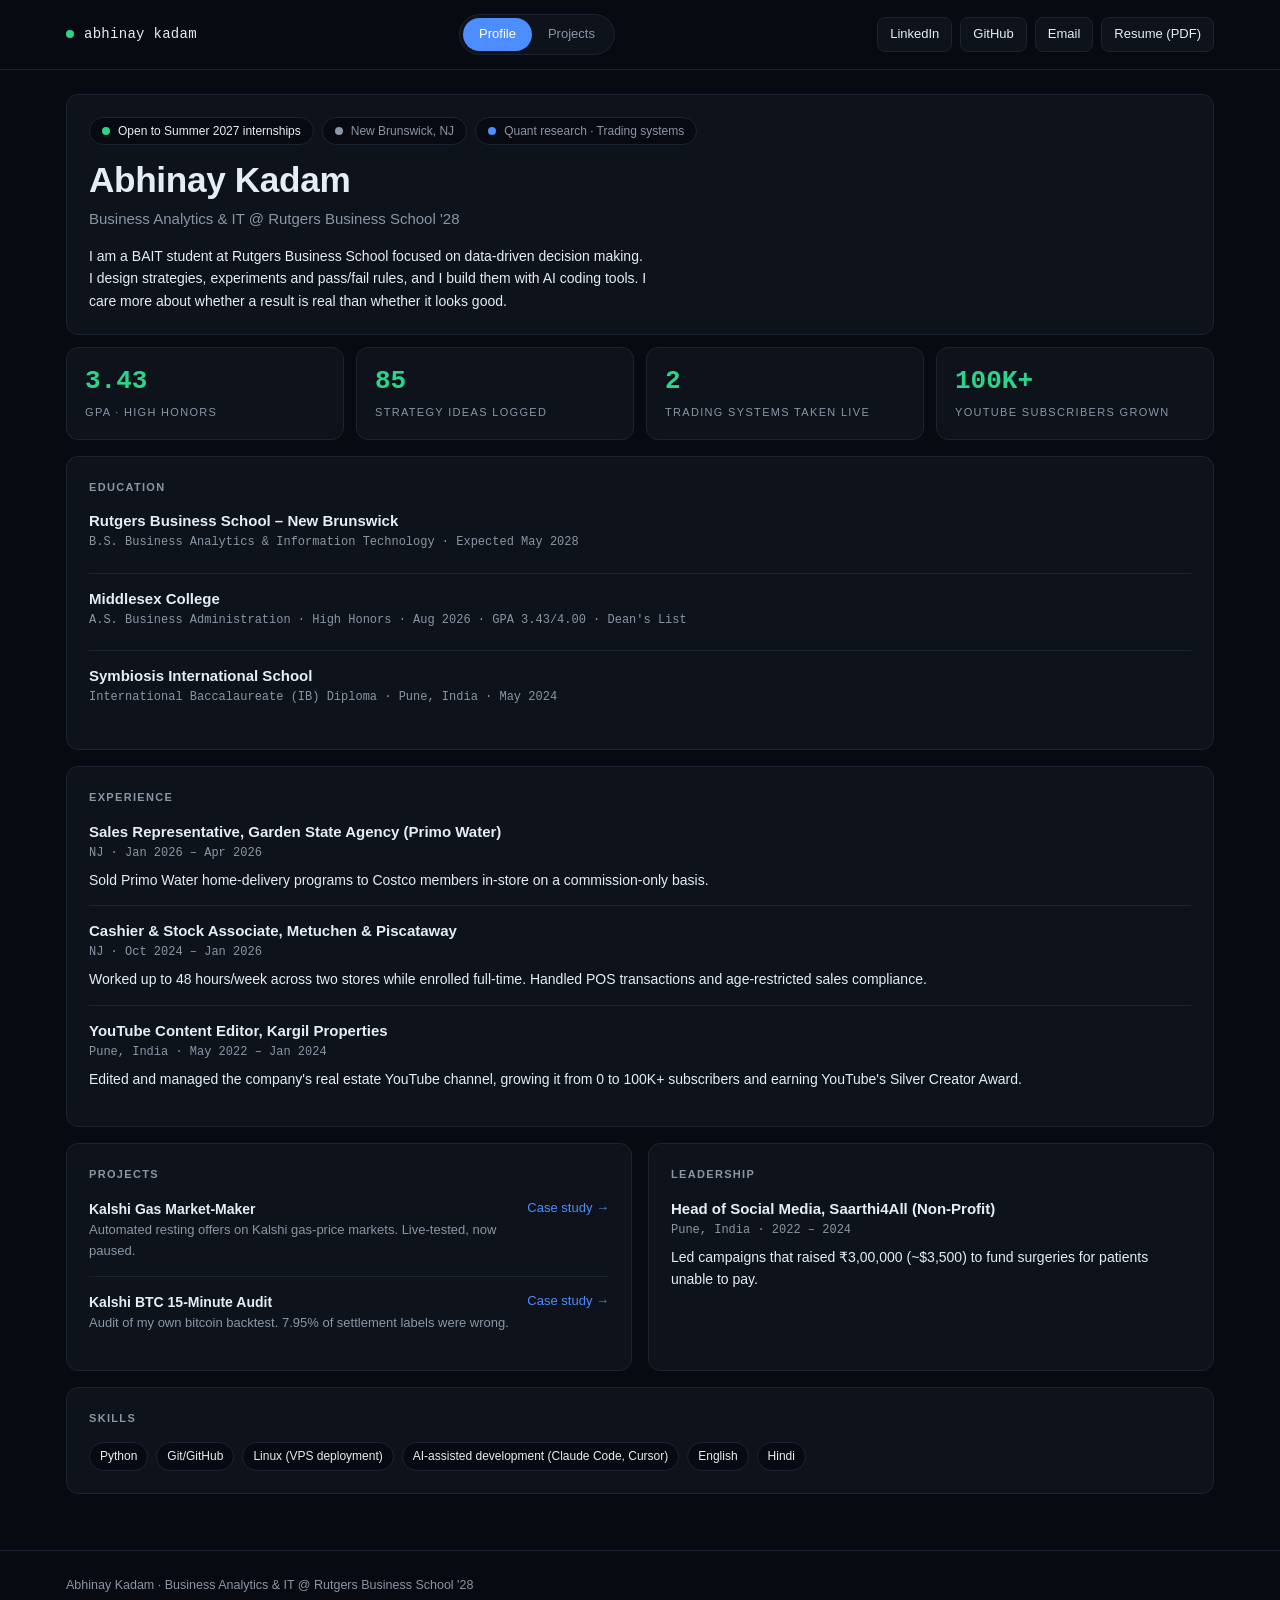
==== commit a7f20003: "Education: IB diploma, drop coursework Replace the relevant-coursework list with a Symbiosis Interna" ====
--- a/index.html
+++ b/index.html
@@ -68,16 +68,8 @@
           </div>
 
           <div class="entry">
-            <h3>Relevant coursework</h3>
-            <ul class="chips">
-              <li>Business Programming (Python)</li>
-              <li>Operations Analytics (Linear Programming)</li>
-              <li>Financial Management</li>
-              <li>Risk &amp; Financial Management</li>
-              <li>Business Statistics</li>
-              <li>Calculus I</li>
-              <li>Managerial Accounting</li>
-            </ul>
+            <h3>Symbiosis International School</h3>
+            <p class="meta">International Baccalaureate (IB) Diploma · Pune, India · May 2024</p>
           </div>
         </div>
 
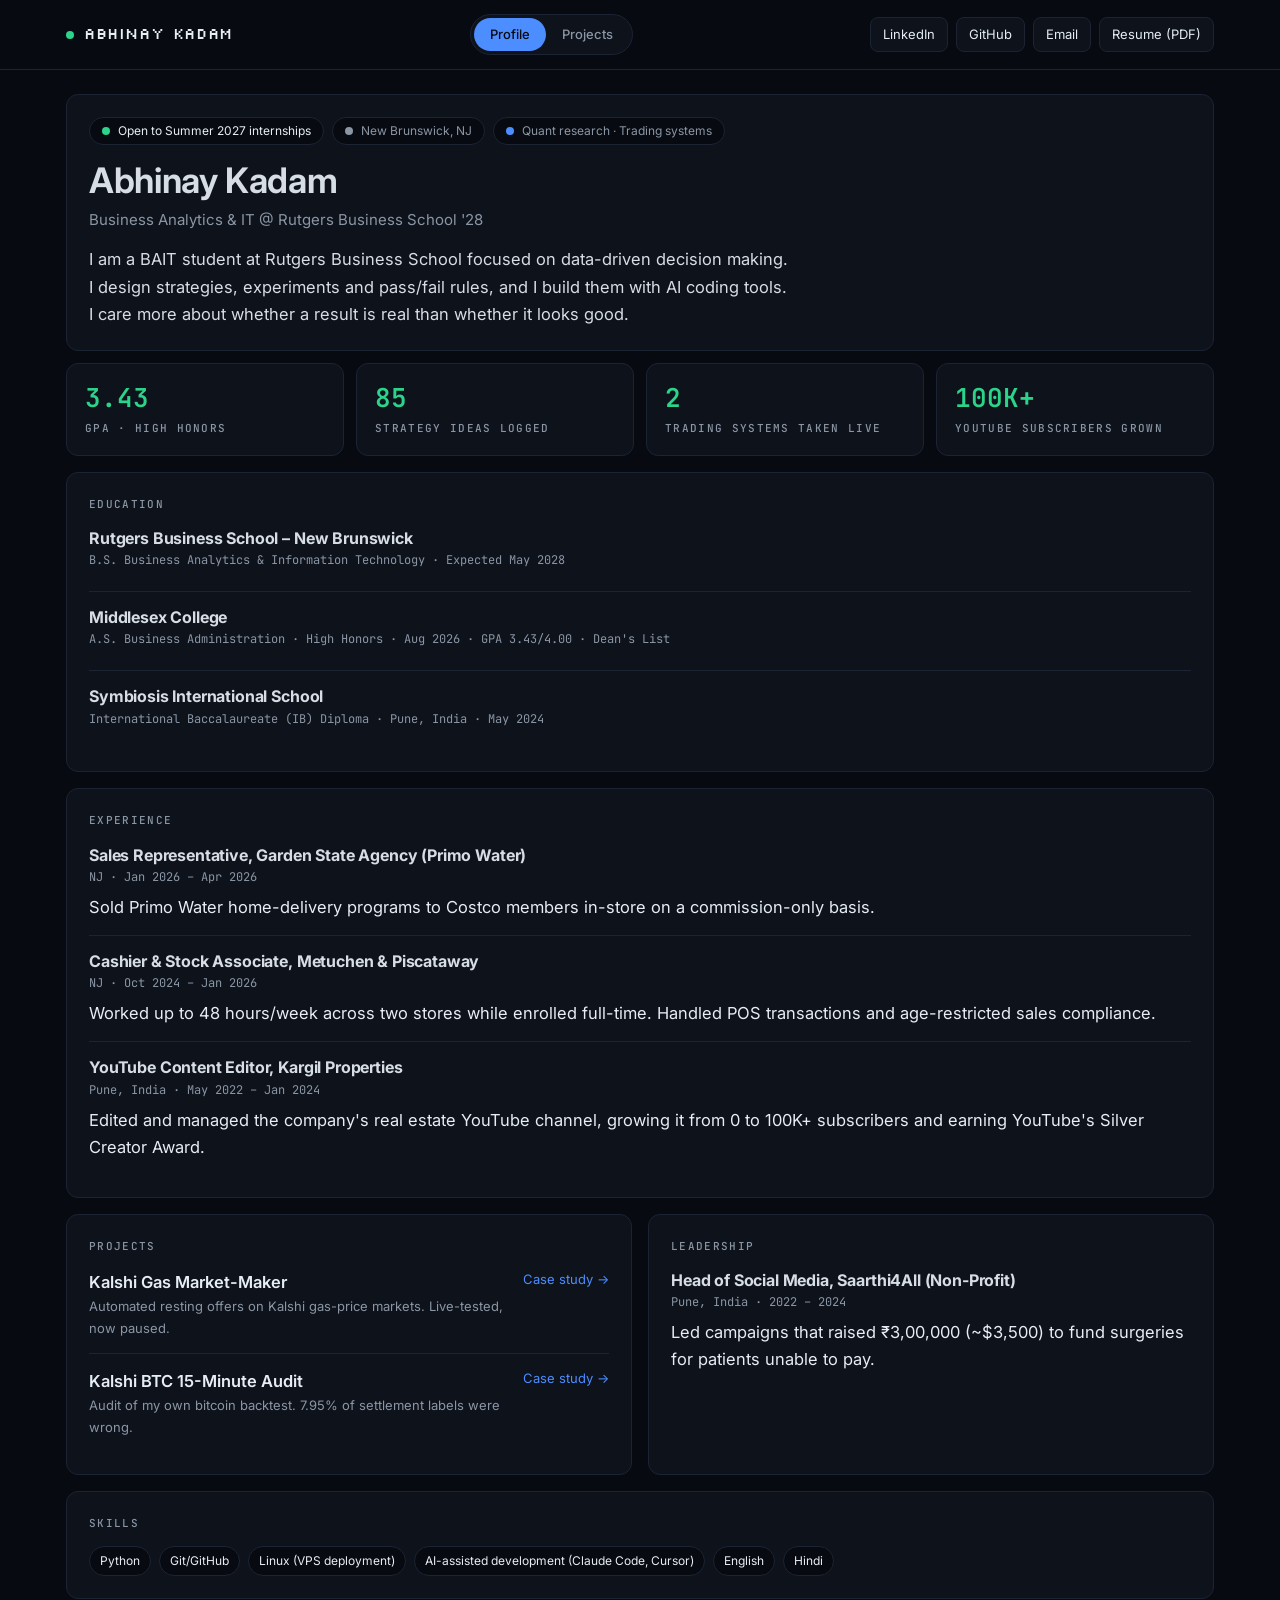
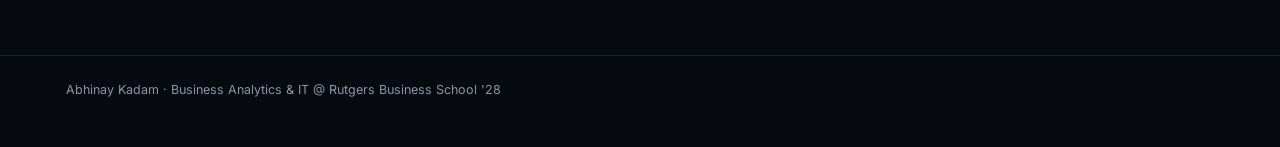
==== commit d16c1ac6: "Typography: Inter + JetBrains Mono, pixel brand Load Inter, JetBrains Mono and Silkscreen from Googl" ====
--- a/index.html
+++ b/index.html
@@ -6,6 +6,9 @@
   <title>Abhinay Kadam | Quantitative Research and Trading Systems</title>
   <meta name="description" content="Abhinay Kadam, Business Analytics and IT student at Rutgers Business School. Quantitative research and automated trading systems, with case studies on Kalshi gas and bitcoin markets.">
   <link rel="icon" href="data:image/svg+xml,%3Csvg xmlns='http://www.w3.org/2000/svg' viewBox='0 0 16 16'%3E%3Crect width='16' height='16' rx='3' fill='%234c8dff'/%3E%3C/svg%3E">
+  <link rel="preconnect" href="https://fonts.googleapis.com">
+  <link rel="preconnect" href="https://fonts.gstatic.com" crossorigin>
+  <link href="https://fonts.googleapis.com/css2?family=Inter:wght@400;500;600;700&family=JetBrains+Mono:wght@500;600&family=Silkscreen&display=swap" rel="stylesheet">
   <link rel="stylesheet" href="assets/style.css">
   <script>document.documentElement.classList.add("js");</script>
 </head>
--- a/assets/style.css
+++ b/assets/style.css
@@ -6,6 +6,7 @@
   --border: #1c2433;
   --border-hover: #2b3649;
   --text: #e6edf3;
+  --body: #d7dde5;
   --muted: #8b96a5;
   --pos: #2bd48a;
   --neg: #f2545b;
@@ -25,8 +26,15 @@
   background: var(--bg);
   color: var(--text);
   font-family: var(--sans);
-  font-size: 14px;
-  line-height: 1.6;
+  font-size: 16.5px;
+  line-height: 1.65;
+  color: var(--body);
+}
+
+h1, h2, h3, h4 {
+  font-family: var(--sans);
+  font-weight: 700;
+  letter-spacing: -0.01em;
 }
 
 a { color: var(--accent); text-decoration: none; }
@@ -67,9 +75,9 @@
   align-items: center;
   gap: 10px;
   color: var(--text);
-  font-family: var(--mono);
-  font-size: 14px;
-  letter-spacing: 0.02em;
+  font-family: "Silkscreen", var(--mono);
+  font-size: 15px;
+  letter-spacing: 0.04em;
 }
 .brand:hover { text-decoration: none; }
 
@@ -97,7 +105,7 @@
   white-space: nowrap;
 }
 .seg a:hover { color: var(--text); text-decoration: none; }
-.seg a[aria-current="page"] { background: var(--accent); color: #fff; }
+.seg a[aria-current="page"] { background: var(--accent); color: var(--bg); }
 
 .topbar-links { display: flex; flex-wrap: wrap; gap: 8px; }
 
@@ -114,8 +122,8 @@
   white-space: nowrap;
 }
 .btn:hover { border-color: var(--border-hover); text-decoration: none; }
-.btn-primary { background: var(--accent); border-color: var(--accent); color: #fff; }
-.btn-primary:hover { background: #3a7bf0; border-color: #3a7bf0; }
+.btn-primary { background: var(--accent); border-color: var(--accent); color: var(--bg); font-weight: 600; }
+.btn-primary:hover { background: #6aa0ff; border-color: #6aa0ff; }
 
 /* Dots and pills */
 .dot {
@@ -162,8 +170,9 @@
 .label {
   margin: 0 0 14px;
   color: var(--muted);
+  font-family: var(--mono);
   font-size: 11px;
-  font-weight: 600;
+  font-weight: 500;
   letter-spacing: 0.12em;
   text-transform: uppercase;
 }
@@ -179,7 +188,7 @@
   line-height: 1.2;
 }
 .hero .sub { margin: 0 0 14px; color: var(--muted); font-size: 15px; }
-.hero .about { margin: 0; max-width: 72ch; }
+.hero .about { margin: 0; max-width: 70ch; }
 
 .pills { display: flex; flex-wrap: wrap; gap: 8px; margin: 0; }
 
@@ -220,6 +229,8 @@
   display: block;
   margin-top: 8px;
   color: var(--muted);
+  font-family: var(--mono);
+  font-weight: 500;
   font-size: 11px;
   letter-spacing: 0.12em;
   text-transform: uppercase;
@@ -243,7 +254,7 @@
   border-top: 1px solid var(--border);
 }
 .entry:first-of-type { border-top: none; padding-top: 0; }
-.entry h3 { margin: 0; font-size: 15px; font-weight: 600; line-height: 1.4; }
+.entry h3 { margin: 0; font-size: 16px; font-weight: 700; line-height: 1.4; }
 .entry .meta {
   margin: 2px 0 6px;
   color: var(--muted);
@@ -388,8 +399,9 @@
 table.data th {
   background: var(--bg);
   color: var(--muted);
+  font-family: var(--mono);
   font-size: 11px;
-  font-weight: 600;
+  font-weight: 500;
   letter-spacing: 0.12em;
   text-transform: uppercase;
   white-space: nowrap;
@@ -464,6 +476,8 @@
   border: 1px solid var(--border);
   border-radius: 999px;
   color: var(--muted);
+  font-family: var(--mono);
+  font-weight: 500;
   font-size: 10.5px;
   letter-spacing: 0.1em;
   text-transform: uppercase;
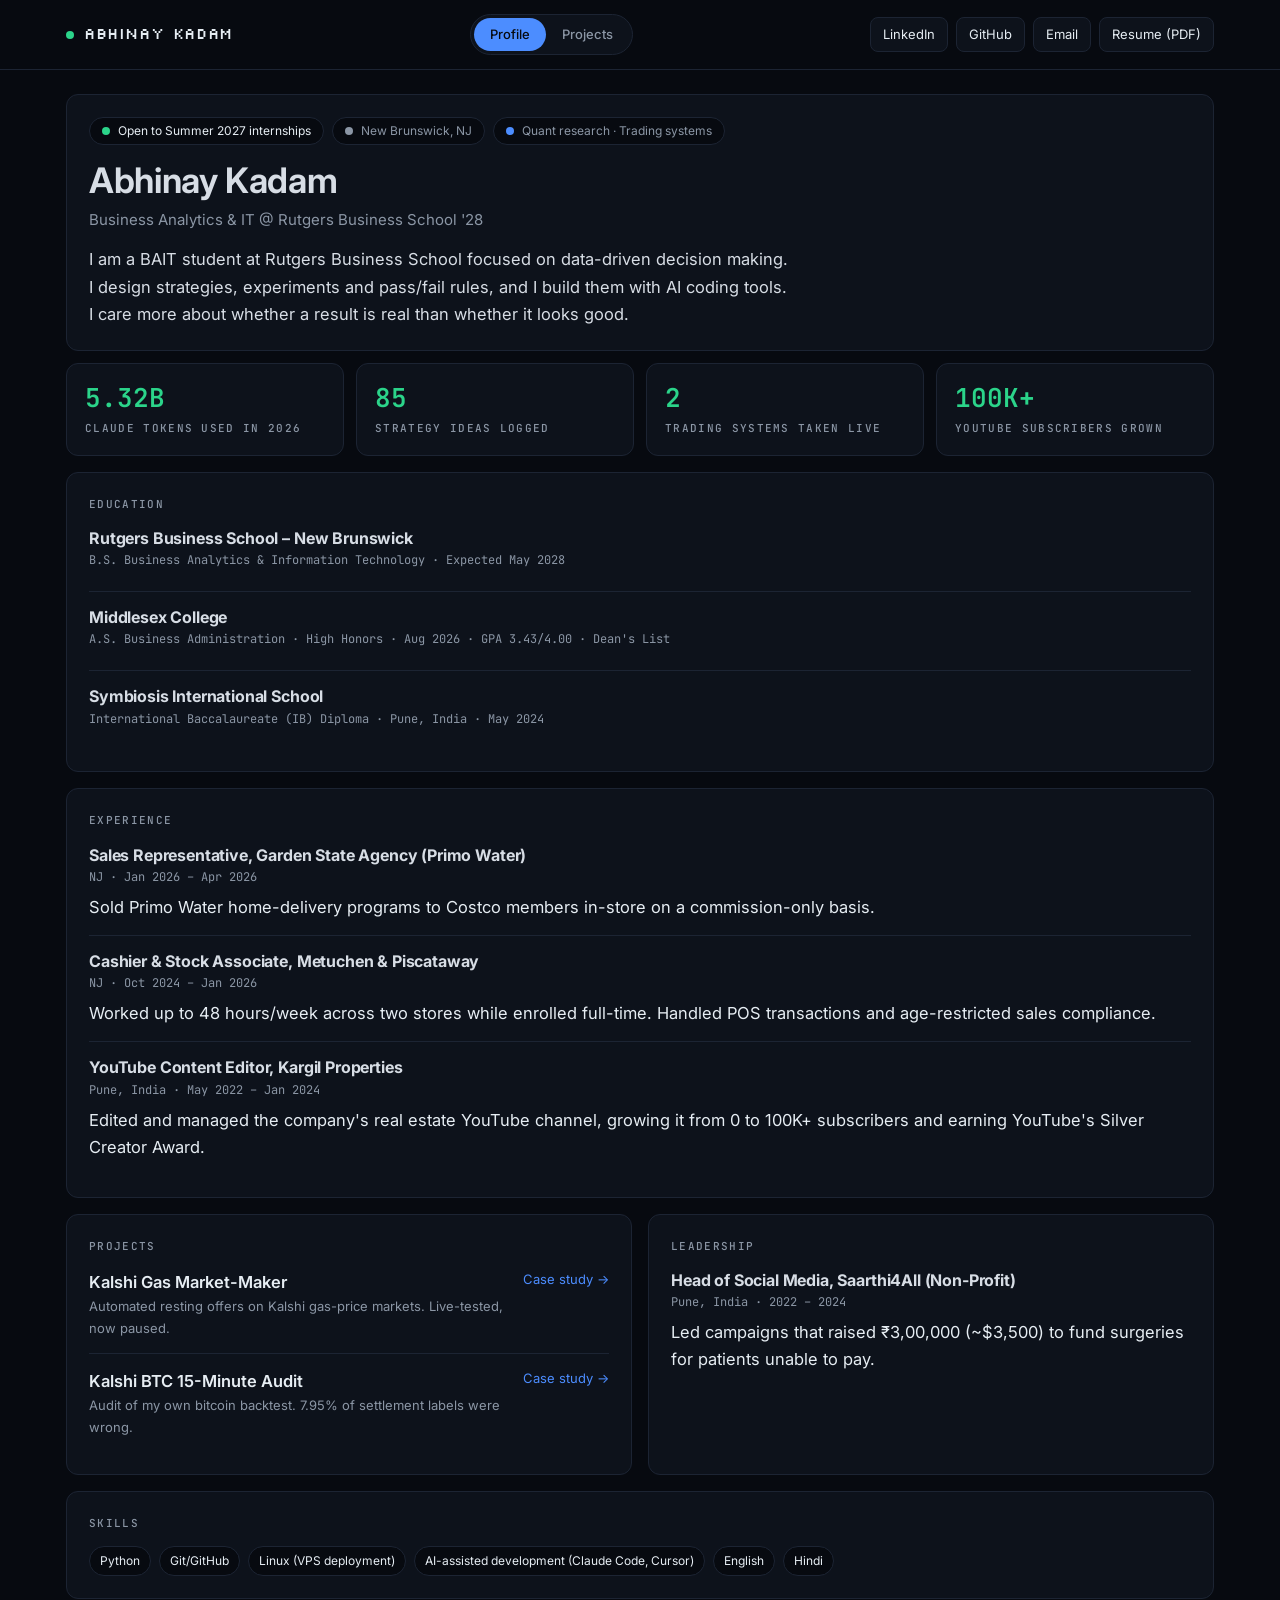
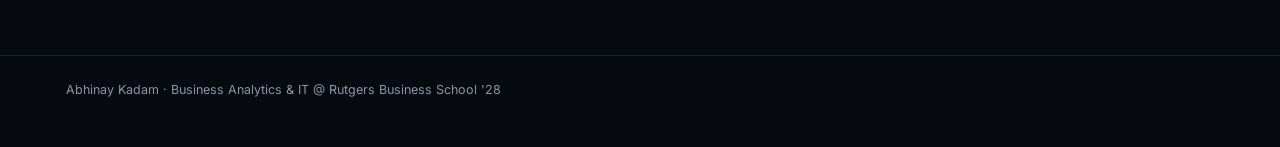
==== commit 4a286d73: "Token stat + LinkedIn URL Replace the first profile stat tile with 5.32B / CLAUDE TOKENS USED IN 202" ====
--- a/index.html
+++ b/index.html
@@ -24,7 +24,7 @@
       </nav>
 
       <div class="topbar-links">
-        <a class="btn" href="https://www.linkedin.com/in/abhinay-kadam-8b660b32a">LinkedIn</a>
+        <a class="btn" href="https://www.linkedin.com/in/abhinay-kadam/">LinkedIn</a>
         <a class="btn" href="https://github.com/Prydae">GitHub</a>
         <a class="btn" href="mailto:kadamabhinay5@gmail.com">Email</a>
         <a class="btn" href="resume.pdf">Resume (PDF)</a>
@@ -49,7 +49,7 @@
       </div>
 
       <div class="stats">
-        <div class="tile"><span class="big">3.43</span><span class="cap">GPA · High Honors</span></div>
+        <div class="tile"><span class="big">5.32B</span><span class="cap">CLAUDE TOKENS USED IN 2026</span></div>
         <div class="tile"><span class="big">85</span><span class="cap">strategy ideas logged</span></div>
         <div class="tile"><span class="big">2</span><span class="cap">trading systems taken live</span></div>
         <div class="tile"><span class="big">100K+</span><span class="cap">YouTube subscribers grown</span></div>
--- a/assets/style.css
+++ b/assets/style.css
@@ -224,6 +224,7 @@
 .tile .big.neg { color: var(--neg); }
 .tile .big.amber { color: var(--amber); }
 .tile .big.text { color: var(--text); }
+.tile .big.long { font-size: 20px; }
 
 .tile .cap {
   display: block;
